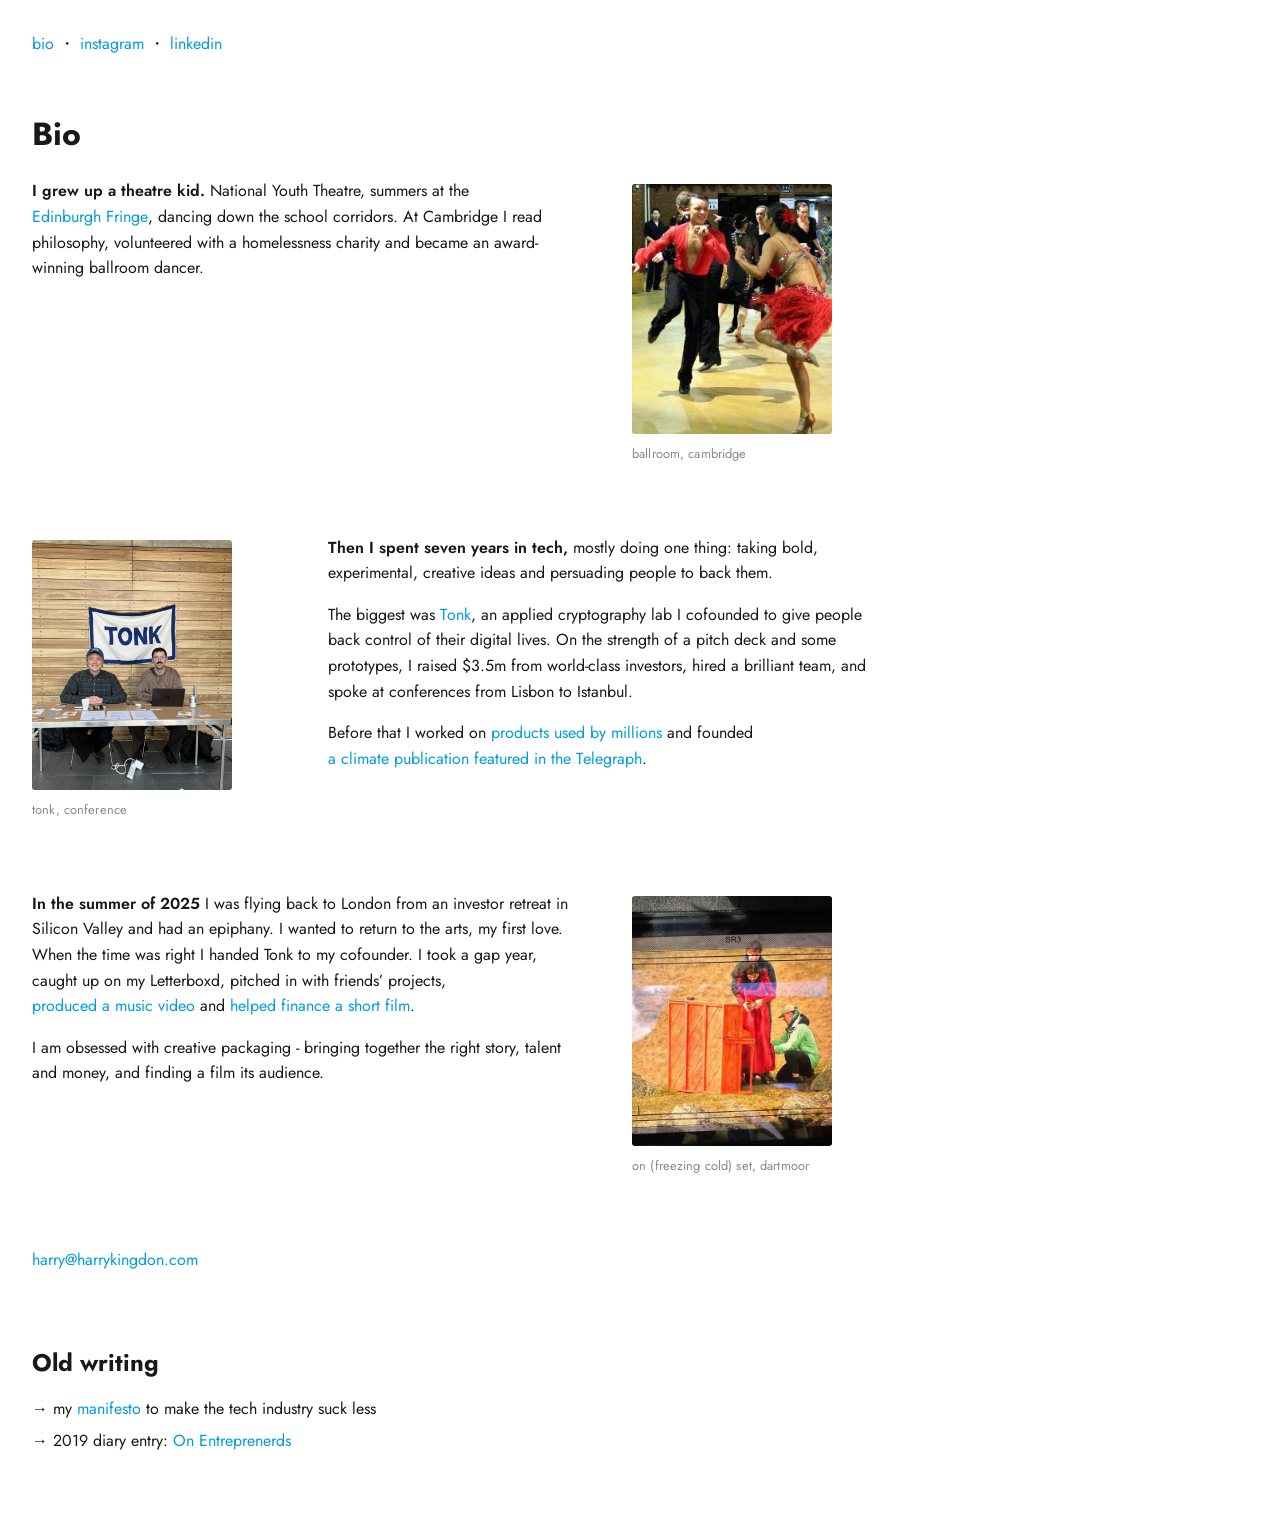
==== index.html @ e5036c17 "Gap year line Co-Authored-By: Claude Opus 5.5 <noreply@anthropic.com> Claude-Session: https://claude" ====
<!DOCTYPE html>
<html lang="en">
<head>
    <meta charset="UTF-8">
    <meta name="viewport" content="width=device-width, initial-scale=1.0">
    <title>Harry Kingdon</title>
    <link rel="stylesheet" href="style.css">
    <meta name="description" content="Harry Kingdon: film, tech, and the story so far.">
    <meta property="og:title" content="Harry Kingdon">
    <meta name="twitter:title" content="Harry Kingdon">
    <link rel="icon" href="public/favicon.jpg" type="image/x-icon">
    <link rel="preconnect" href="https://fonts.googleapis.com">
    <link rel="preconnect" href="https://fonts.gstatic.com" crossorigin>
    <link href="https://fonts.googleapis.com/css2?family=Jost:ital,wght@0,100..900;1,100..900&display=swap" rel="stylesheet">
    <style>
        .bio main { max-width: 860px; margin: 3.5rem 0 4rem; }
        .bio section { margin: 0 0 4.5rem; }
        .bio h2 { margin: 0 0 1rem; }
        .bio p, .bio li { line-height: 1.6; max-width: 34rem; }
        .bio p { margin: 0 0 1rem; }
        .bio strong { font-weight: 600; }
        .bio ul { list-style: disc; padding-left: 1.25rem; margin: 0 0 1.2rem; }
        .bio li { margin-bottom: .35rem; padding-left: .2rem; }
        .bio li::marker { color: hsl(240, 4%, 55%); }
        .bio figure { margin: 1.5rem 0 0; max-width: 200px; }
        .bio figure img { width: 100%; aspect-ratio: 4 / 5; object-fit: cover; display: block; border-radius: 3px; }
        .bio figcaption { margin-top: .6rem; font-size: .8rem; color: hsl(240, 4%, 55%); letter-spacing: .01em; }
        .bio .placeholder { border-radius: 3px; aspect-ratio: 4 / 5; background-color: hsl(40, 10%, 95%); display: flex; align-items: center;
                            justify-content: center; font-size: .8rem; color: hsl(240, 4%, 55%); text-align: center; padding: 1rem; }
        .bio .old p { margin-bottom: .4rem; }
        .bio .blue { color: #009DDC; }
        @media (max-width: 819px) {
            .bio figure { margin: 2rem auto 0; max-width: 240px; }
            .bio figcaption { text-align: center; }
        }
        @media (min-width: 820px) {
            .bio section.photo { display: grid; grid-template-columns: minmax(0, 34rem) 240px; column-gap: 3.5rem; align-items: start; }
            .bio section.photo figure { margin-top: .35rem; }
            .bio section.photo.flip { grid-template-columns: 240px minmax(0, 34rem); }
            .bio section.photo.flip figure { order: -1; }
        }
    </style>
</head>
<body class="bio">
    <header>
        <nav>
            <div class="nav-links">
                <a href="index.html" class="wiggle">bio</a>
                ・
                <a href="https://www.instagram.com/harry_kingdon/" class="wiggle">instagram</a>
                ・
                <a href="https://www.linkedin.com/in/harry-kingdon-12b00a126/" class="wiggle" target="_blank">linkedin</a>
            </div>
        </nav>
    </header>

    <main>
        <h1>Bio</h1>
        <section class="photo">
            <div>
                <p><strong>I grew up a theatre kid.</strong> National Youth Theatre, summers at the <a href="https://www.britishtheatreguide.info/reviews/the-hampstead-m-pleasance-dome-11861" class="wiggle" target="_blank">Edinburgh Fringe</a>, dancing down the school corridors. At Cambridge I read philosophy, volunteered with a homelessness charity and became an award-winning ballroom dancer.</p>
            </div>
            <figure>
                <img src="public/ballroom.jpg" alt="Harry competing in Latin ballroom dance" loading="lazy" style="object-position: 40% 50%">
                <figcaption>ballroom, cambridge</figcaption>
            </figure>
        </section>
        <section class="photo flip">
            <div>
                <p><strong>Then I spent seven years in tech,</strong> mostly doing one thing: taking bold, experimental, creative ideas and persuading people to back them.</p>
                <p>The biggest was <a href="https://tonk.xyz" class="wiggle" target="_blank">Tonk</a>, an applied cryptography lab I cofounded to give people back control of their digital lives. On the strength of a pitch deck and some prototypes, I raised $3.5m from world-class investors, hired a brilliant team, and spoke at conferences from Lisbon to Istanbul.</p>
                <p>Before that I worked on <a href="https://www.standard.co.uk/culture/gaming/fortnite-epic-games-children-kids-cabined-accounts-online-safety-b1046130.html" class="wiggle" target="_blank">products used by millions</a> and founded <a href="https://www.telegraph.co.uk/food-and-drink/features/takeaway-pints-rage-plastic-pollution/" class="wiggle" target="_blank">a climate publication featured in the Telegraph</a>.</p>
            </div>
            <figure>
                <img src="public/tonk-cambridge.jpg" alt="Harry at a Tonk stand in Cambridge" loading="lazy" style="object-position: 72% 50%">
                <figcaption>tonk, conference</figcaption>
            </figure>
        </section>
        <section class="photo">
            <div>
                <p><strong>In the summer of 2025</strong> I was flying back to London from an investor retreat in Silicon Valley and had an epiphany. I wanted to return to the arts, my first love. When the time was right I handed Tonk to my cofounder. I took a gap year, caught up on my Letterboxd, pitched in with friends’ projects, <a href="https://www.youtube.com/watch?v=N9InkmoVCoE" class="wiggle" target="_blank">produced a music video</a> and <a href="https://emmaparkinson.co.uk/" class="wiggle" target="_blank">helped finance a short film</a>.</p>
                <p>I am obsessed with creative packaging - bringing together the right story, talent and money, and finding a film its audience.</p>
            </div>
            <figure>
                <img src="public/dartmoor.jpg" alt="On location in Dartmoor, seen through the camera monitor" loading="lazy" style="object-position: 52% 50%">
                <figcaption>on (freezing cold) set, dartmoor</figcaption>
            </figure>
        </section>
        <section>
            <div>
                <p><a href="mailto:harry@harrykingdon.com" class="wiggle">harry@harrykingdon.com</a></p>
            </div>
        </section>
        <section class="old">
            <h2>Old writing</h2>
            <p>→ my <a href="dream.html" class="wiggle">manifesto</a> to make the tech industry suck less</p>
            <p>→ 2019 diary entry: <a href="https://medium.com/swlh/on-entreprenerds-59a8c569f915" class="wiggle" target="_blank">On Entreprenerds</a></p>
        </section>
    </main>
</body>
<script>
    document.querySelectorAll('.wiggle').forEach(link => {
        const text = link.textContent;
        link.textContent = '';
        [...text].forEach((char, i) => {
            const span = document.createElement('span');
            span.textContent = char === ' ' ? '\u00A0' : char;
            span.style.setProperty('--i', i);
            link.appendChild(span);
        });
    });
</script>
<script>
    document.querySelectorAll('.wiggle_static').forEach(link => {
        const text = link.textContent;
        link.textContent = '';
        [...text].forEach((char, i) => {
            const span = document.createElement('span');
            span.textContent = char === ' ' ? '\u00A0' : char;
            span.style.setProperty('--i', i);
            link.appendChild(span);
        });
    });
</script>
</html>
---- style.css ----
html {
  -webkit-font-smoothing: antialiased;
  -moz-osx-font-smoothing: grayscale;
}

* {
    box-sizing: border-box;
    background-color: hsl(0, 0%, 100%);
}

em { font-style: italic; }
strong { font-weight: 800; }
body {
    font-family: "jost";
    width: 95%;
    margin: auto;
    color: hsl(240, 6%, 10%);
    & p,li,img,h1,h2,h3 {
        opacity: 0;
        transform: translateY(12px);
        animation: fadeUp 0.8s ease-out forwards;
    }
    & div.home {
        & p:nth-of-type(1) { animation-delay: 0.1s; }
        & p:nth-of-type(2) { animation-delay: 0.2s; }
        & p:nth-of-type(3) { animation-delay: 0.3s; }
    
        & li:nth-of-type(1) { animation-delay: 0.4s; }
        & li:nth-of-type(2) { animation-delay: 0.5s; }
        & li:nth-of-type(3) { animation-delay: 0.6s; }
        & li:nth-of-type(4) { animation-delay: 0.7s; }
        & li:nth-of-type(5) { animation-delay: 0.8s; }
        & li:nth-of-type(6) { animation-delay: 0.9s; }
        
        & p:nth-of-type(4) { animation-delay: 1s; }
        & p:nth-of-type(5) { animation-delay: 1.1s; }
        & p:nth-of-type(6) { animation-delay: 1.2s; }
    }
    & a {
        color: #009DDC; 
        text-decoration: none;
        &:hover {
            text-decoration: underline;
        }
        &.wiggle {
            display: inline-block;
            text-decoration: underline;
        }   
        &.wiggle span {
            display: inline-block;
            will-change: transform;
        }
        &.wiggle:hover span {
            animation: snake 400ms ease-in-out infinite;
            animation-delay: calc(var(--i) * 45ms);
        }
    }
    & .wiggle_static {
        display: inline-block;
        text-decoration: underline;
    }   
    & .wiggle_static span {
        display: inline-block;
        will-change: transform;
        animation: snake 2s ease-in-out infinite;
        animation-delay: calc(var(--i) * 300ms);
    }
}

@keyframes snake {
    0%, 100% { transform: translateY(0); }
    50% { transform: translateY(-3px); }
}

@keyframes fadeUp {
  to {
    opacity: 1;
    transform: translateY(0);
  }
}

header {
    margin: 2rem auto;
}

main {
    max-width: 800px;
}

footer {
    & p {
        margin: 0 auto;
        font-size: 1rem;
    }
}

.dream_container {
  & li {
  }
}

.dream {
  margin: auto;
  width: 200px;
  img {
      width: 100%;
  }
}
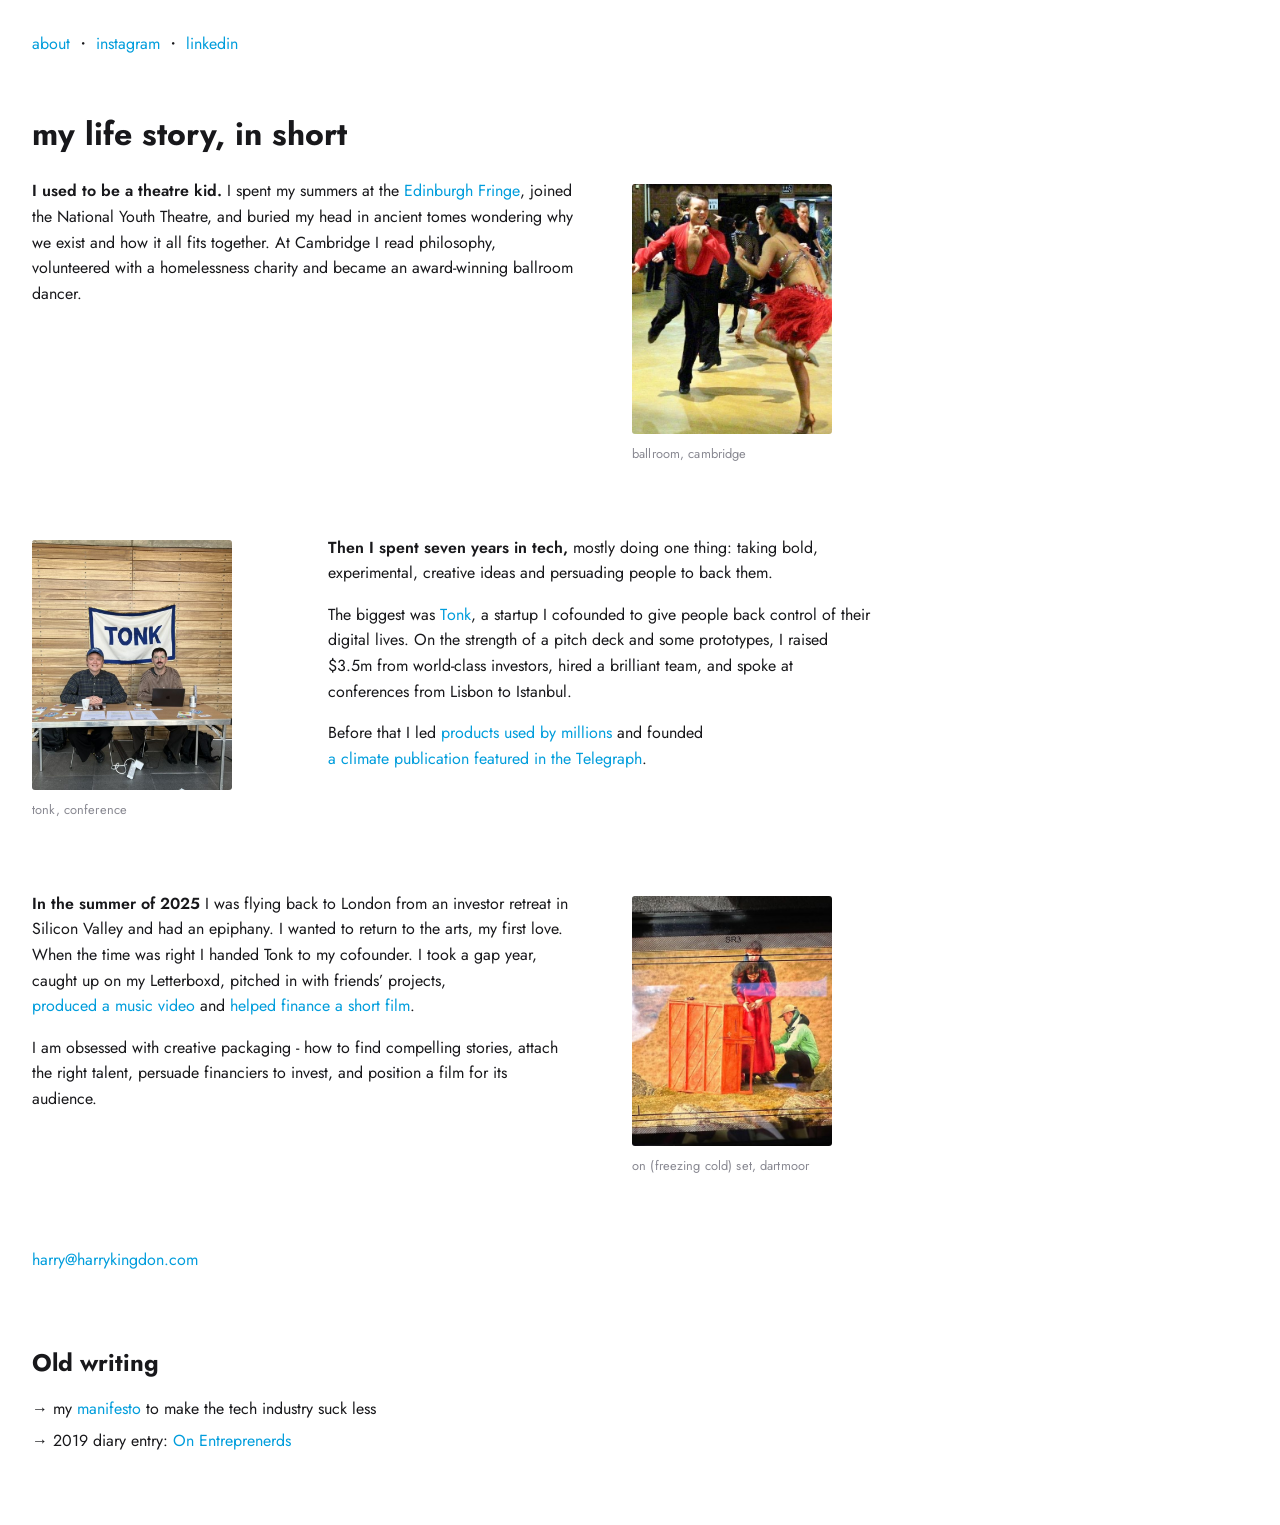
==== commit cb23eba6: "Copy and nav updates Co-Authored-By: Claude Opus 5.5 <noreply@anthropic.com> Claude-Session: https:/" ====
--- a/index.html
+++ b/index.html
@@ -45,7 +45,7 @@
     <header>
         <nav>
             <div class="nav-links">
-                <a href="index.html" class="wiggle">bio</a>
+                <a href="index.html" class="wiggle">about</a>
                 ・
                 <a href="https://www.instagram.com/harry_kingdon/" class="wiggle">instagram</a>
                 ・
@@ -55,10 +55,10 @@
     </header>
 
     <main>
-        <h1>Bio</h1>
+        <h1>my life story, in short</h1>
         <section class="photo">
             <div>
-                <p><strong>I grew up a theatre kid.</strong> National Youth Theatre, summers at the <a href="https://www.britishtheatreguide.info/reviews/the-hampstead-m-pleasance-dome-11861" class="wiggle" target="_blank">Edinburgh Fringe</a>, dancing down the school corridors. At Cambridge I read philosophy, volunteered with a homelessness charity and became an award-winning ballroom dancer.</p>
+                <p><strong>I used to be a theatre kid.</strong> I spent my summers at the <a href="https://www.britishtheatreguide.info/reviews/the-hampstead-m-pleasance-dome-11861" class="wiggle" target="_blank">Edinburgh Fringe</a>, joined the National Youth Theatre, and buried my head in ancient tomes wondering why we exist and how it all fits together. At Cambridge I read philosophy, volunteered with a homelessness charity and became an award-winning ballroom dancer.</p>
             </div>
             <figure>
                 <img src="public/ballroom.jpg" alt="Harry competing in Latin ballroom dance" loading="lazy" style="object-position: 40% 50%">
@@ -68,8 +68,8 @@
         <section class="photo flip">
             <div>
                 <p><strong>Then I spent seven years in tech,</strong> mostly doing one thing: taking bold, experimental, creative ideas and persuading people to back them.</p>
-                <p>The biggest was <a href="https://tonk.xyz" class="wiggle" target="_blank">Tonk</a>, an applied cryptography lab I cofounded to give people back control of their digital lives. On the strength of a pitch deck and some prototypes, I raised $3.5m from world-class investors, hired a brilliant team, and spoke at conferences from Lisbon to Istanbul.</p>
-                <p>Before that I worked on <a href="https://www.standard.co.uk/culture/gaming/fortnite-epic-games-children-kids-cabined-accounts-online-safety-b1046130.html" class="wiggle" target="_blank">products used by millions</a> and founded <a href="https://www.telegraph.co.uk/food-and-drink/features/takeaway-pints-rage-plastic-pollution/" class="wiggle" target="_blank">a climate publication featured in the Telegraph</a>.</p>
+                <p>The biggest was <a href="https://tonk.xyz" class="wiggle" target="_blank">Tonk</a>, a startup I cofounded to give people back control of their digital lives. On the strength of a pitch deck and some prototypes, I raised $3.5m from world-class investors, hired a brilliant team, and spoke at conferences from Lisbon to Istanbul.</p>
+                <p>Before that I led <a href="https://www.standard.co.uk/culture/gaming/fortnite-epic-games-children-kids-cabined-accounts-online-safety-b1046130.html" class="wiggle" target="_blank">products used by millions</a> and founded <a href="https://www.telegraph.co.uk/food-and-drink/features/takeaway-pints-rage-plastic-pollution/" class="wiggle" target="_blank">a climate publication featured in the Telegraph</a>.</p>
             </div>
             <figure>
                 <img src="public/tonk-cambridge.jpg" alt="Harry at a Tonk stand in Cambridge" loading="lazy" style="object-position: 72% 50%">
@@ -79,7 +79,7 @@
         <section class="photo">
             <div>
                 <p><strong>In the summer of 2025</strong> I was flying back to London from an investor retreat in Silicon Valley and had an epiphany. I wanted to return to the arts, my first love. When the time was right I handed Tonk to my cofounder. I took a gap year, caught up on my Letterboxd, pitched in with friends’ projects, <a href="https://www.youtube.com/watch?v=N9InkmoVCoE" class="wiggle" target="_blank">produced a music video</a> and <a href="https://emmaparkinson.co.uk/" class="wiggle" target="_blank">helped finance a short film</a>.</p>
-                <p>I am obsessed with creative packaging - bringing together the right story, talent and money, and finding a film its audience.</p>
+                <p>I am obsessed with creative packaging - how to find compelling stories, attach the right talent, persuade financiers to invest, and position a film for its audience.</p>
             </div>
             <figure>
                 <img src="public/dartmoor.jpg" alt="On location in Dartmoor, seen through the camera monitor" loading="lazy" style="object-position: 52% 50%">
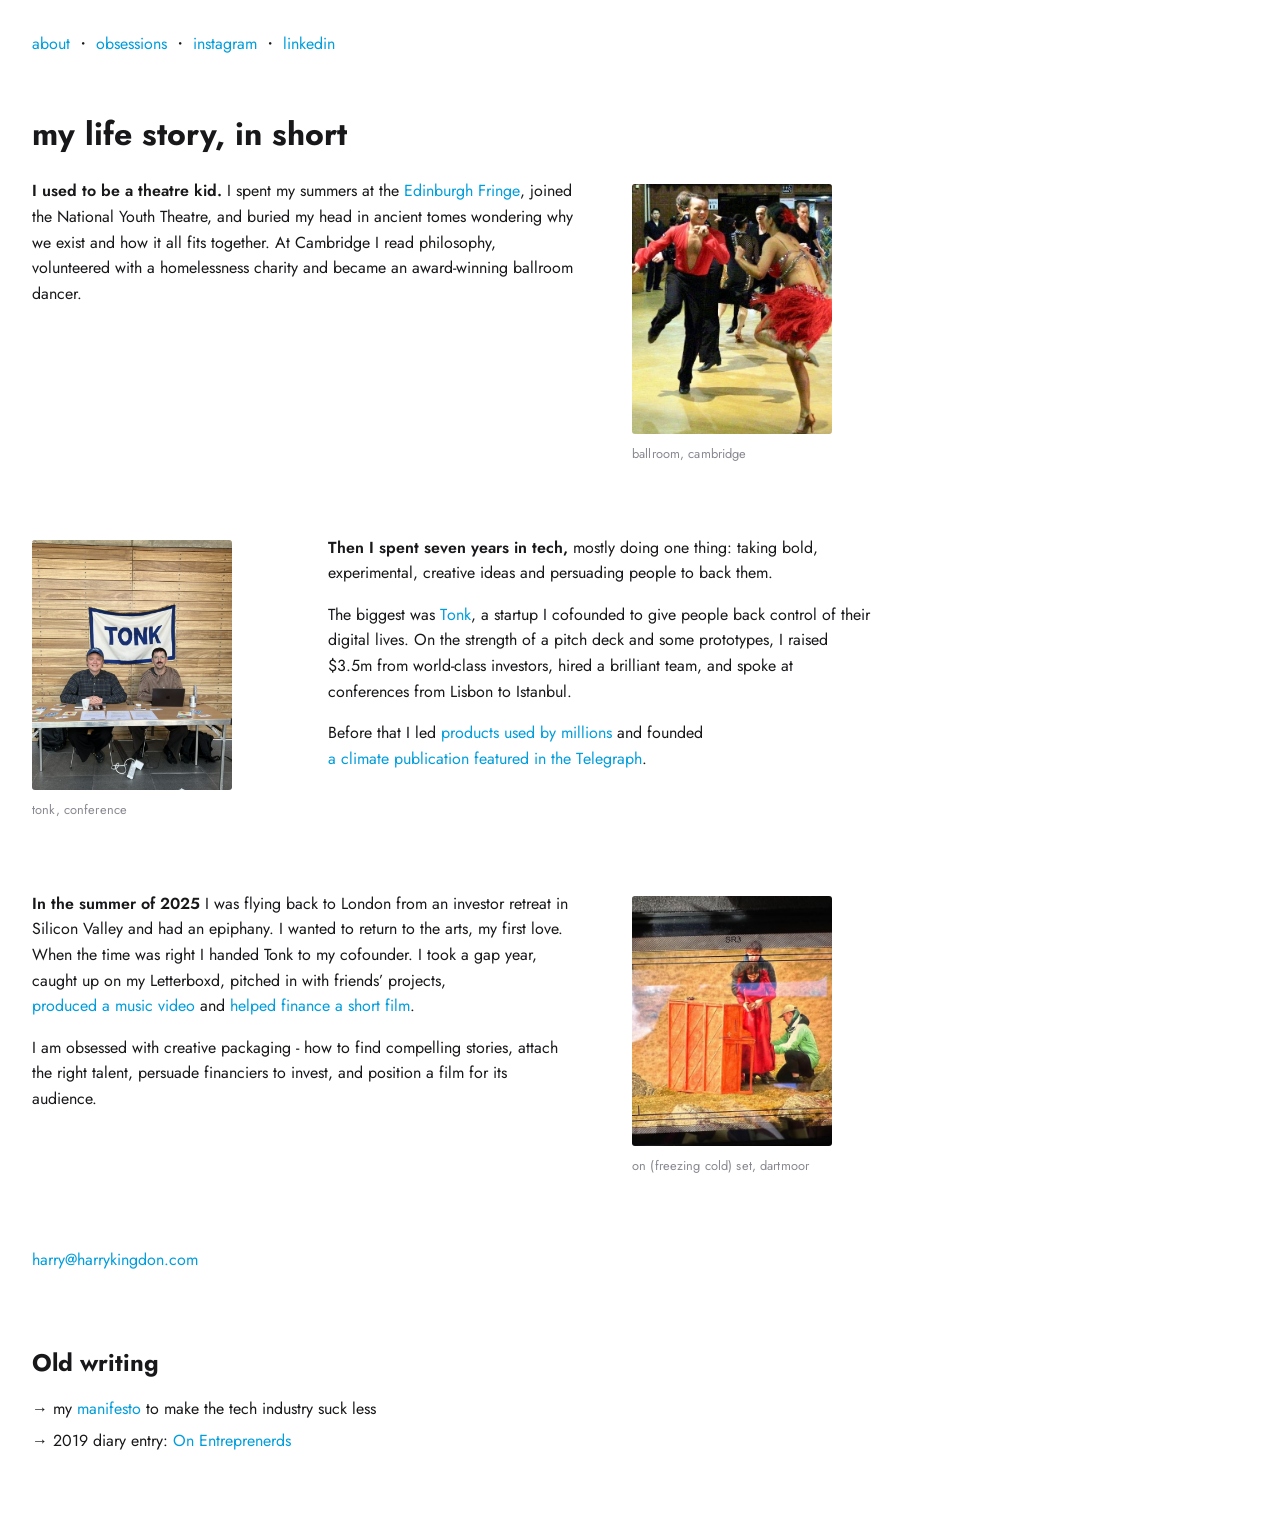
==== commit f9476199: "Add current obsessions page; nav link Co-Authored-By: Claude Opus 5.5 <noreply@anthropic.com> Claude" ====
--- a/index.html
+++ b/index.html
@@ -46,6 +46,8 @@
         <nav>
             <div class="nav-links">
                 <a href="index.html" class="wiggle">about</a>
+                ・
+                <a href="obsessions.html" class="wiggle">obsessions</a>
                 ・
                 <a href="https://www.instagram.com/harry_kingdon/" class="wiggle">instagram</a>
                 ・
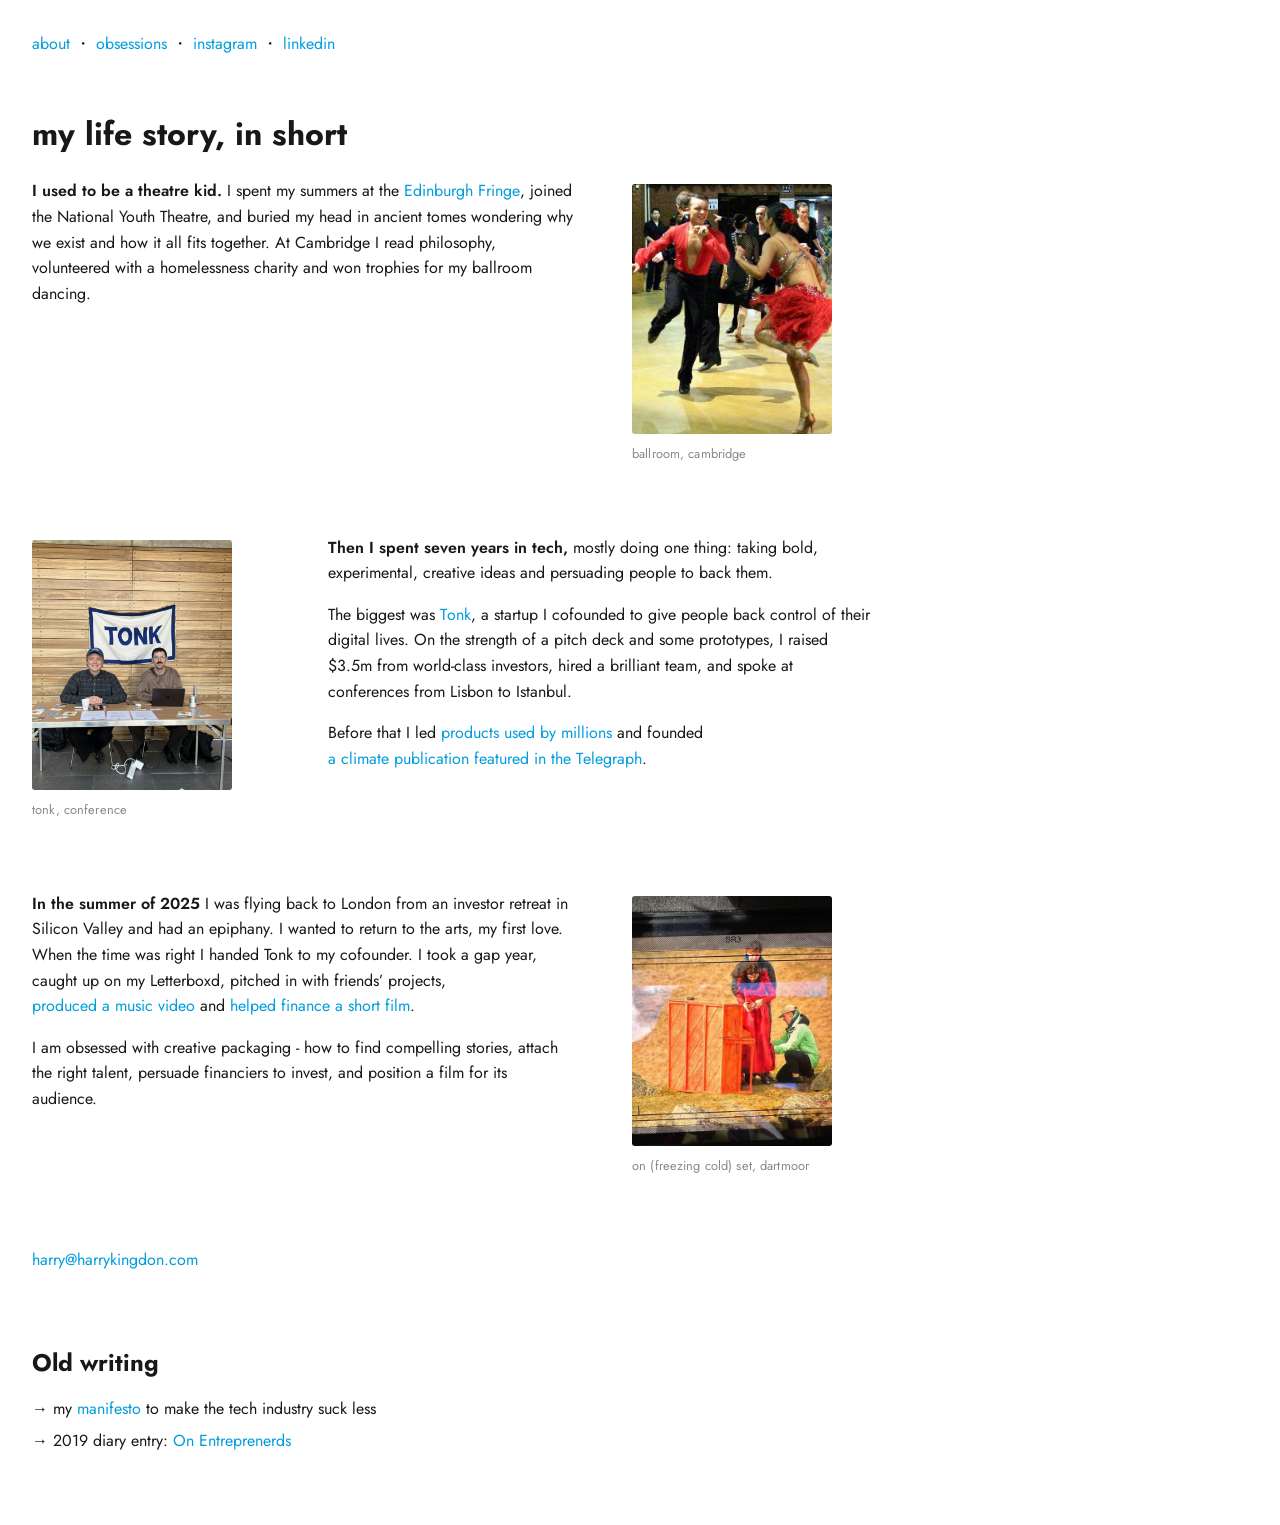
==== commit d2104f36: "Ballroom line Co-Authored-By: Claude Opus 5.5 <noreply@anthropic.com> Claude-Session: https://claude" ====
--- a/index.html
+++ b/index.html
@@ -60,7 +60,7 @@
         <h1>my life story, in short</h1>
         <section class="photo">
             <div>
-                <p><strong>I used to be a theatre kid.</strong> I spent my summers at the <a href="https://www.britishtheatreguide.info/reviews/the-hampstead-m-pleasance-dome-11861" class="wiggle" target="_blank">Edinburgh Fringe</a>, joined the National Youth Theatre, and buried my head in ancient tomes wondering why we exist and how it all fits together. At Cambridge I read philosophy, volunteered with a homelessness charity and became an award-winning ballroom dancer.</p>
+                <p><strong>I used to be a theatre kid.</strong> I spent my summers at the <a href="https://www.britishtheatreguide.info/reviews/the-hampstead-m-pleasance-dome-11861" class="wiggle" target="_blank">Edinburgh Fringe</a>, joined the National Youth Theatre, and buried my head in ancient tomes wondering why we exist and how it all fits together. At Cambridge I read philosophy, volunteered with a homelessness charity and won trophies for my ballroom dancing.</p>
             </div>
             <figure>
                 <img src="public/ballroom.jpg" alt="Harry competing in Latin ballroom dance" loading="lazy" style="object-position: 40% 50%">
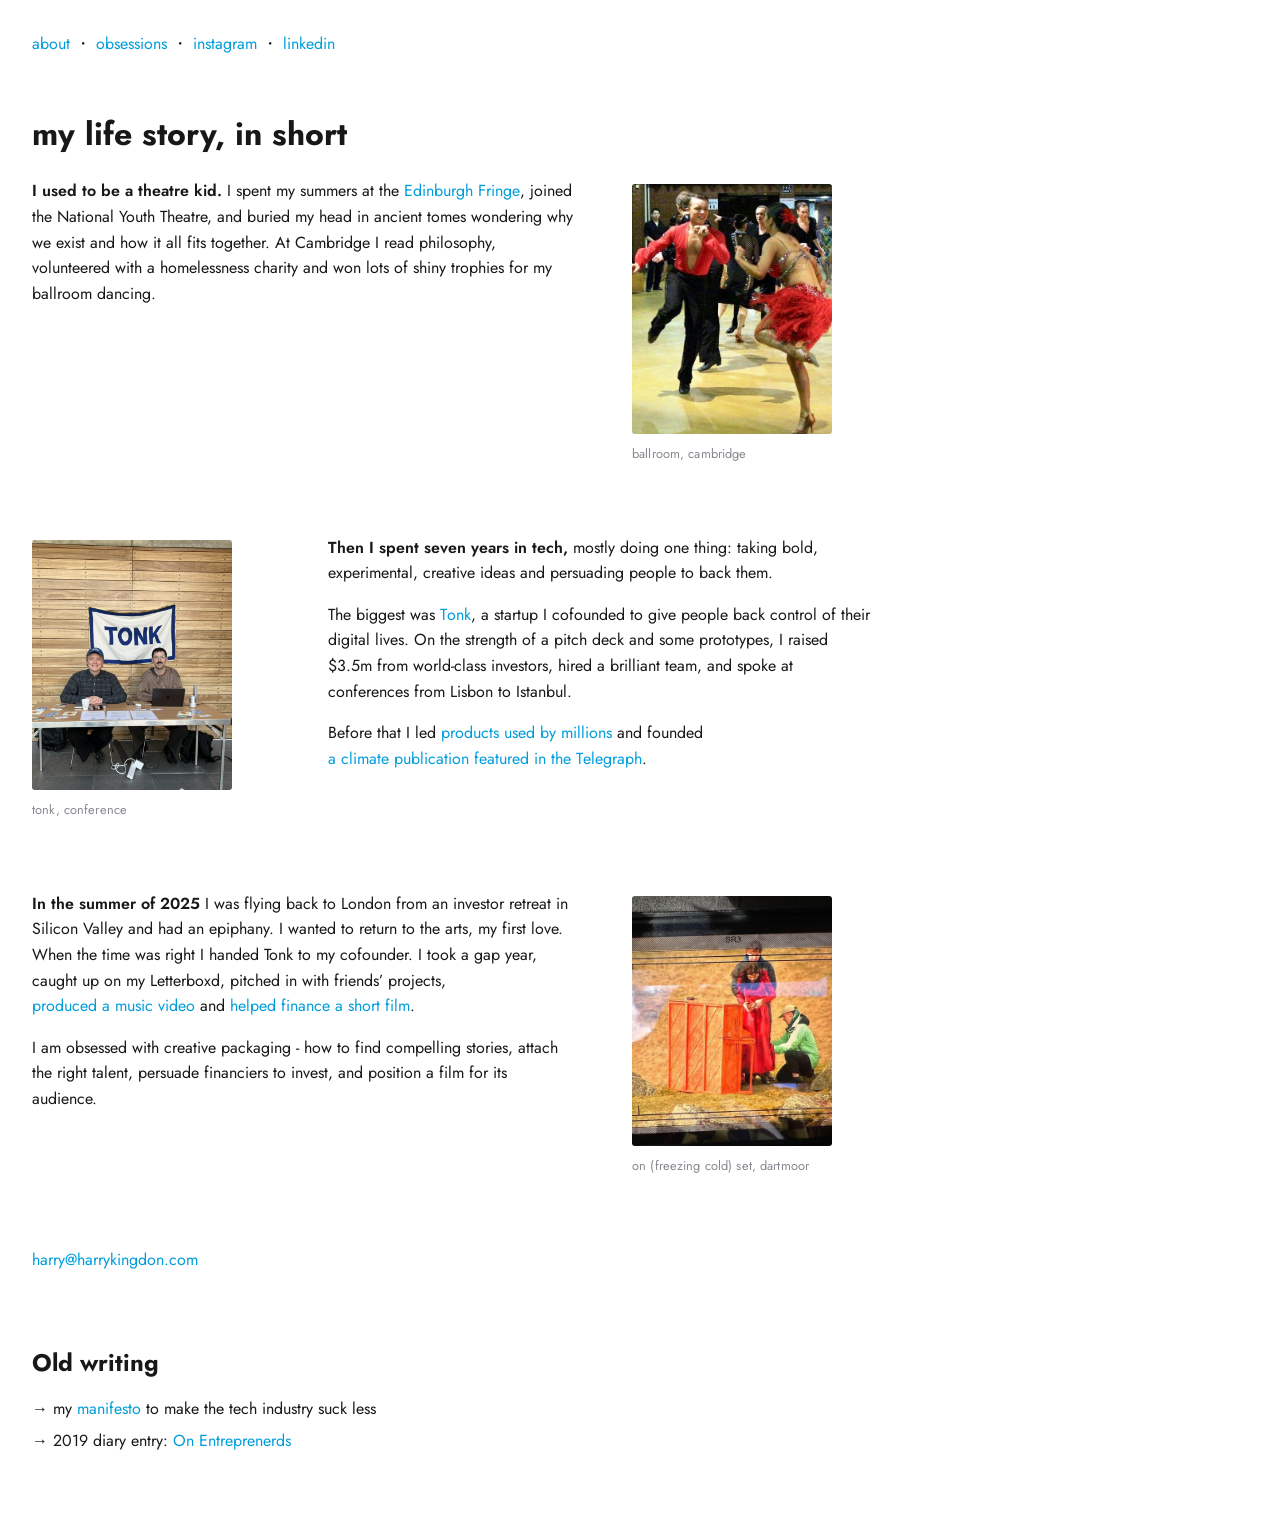
==== commit 8d2775fc: "Shiny trophies Co-Authored-By: Claude Opus 5.5 <noreply@anthropic.com> Claude-Session: https://claud" ====
--- a/index.html
+++ b/index.html
@@ -60,7 +60,7 @@
         <h1>my life story, in short</h1>
         <section class="photo">
             <div>
-                <p><strong>I used to be a theatre kid.</strong> I spent my summers at the <a href="https://www.britishtheatreguide.info/reviews/the-hampstead-m-pleasance-dome-11861" class="wiggle" target="_blank">Edinburgh Fringe</a>, joined the National Youth Theatre, and buried my head in ancient tomes wondering why we exist and how it all fits together. At Cambridge I read philosophy, volunteered with a homelessness charity and won trophies for my ballroom dancing.</p>
+                <p><strong>I used to be a theatre kid.</strong> I spent my summers at the <a href="https://www.britishtheatreguide.info/reviews/the-hampstead-m-pleasance-dome-11861" class="wiggle" target="_blank">Edinburgh Fringe</a>, joined the National Youth Theatre, and buried my head in ancient tomes wondering why we exist and how it all fits together. At Cambridge I read philosophy, volunteered with a homelessness charity and won lots of shiny trophies for my ballroom dancing.</p>
             </div>
             <figure>
                 <img src="public/ballroom.jpg" alt="Harry competing in Latin ballroom dance" loading="lazy" style="object-position: 40% 50%">
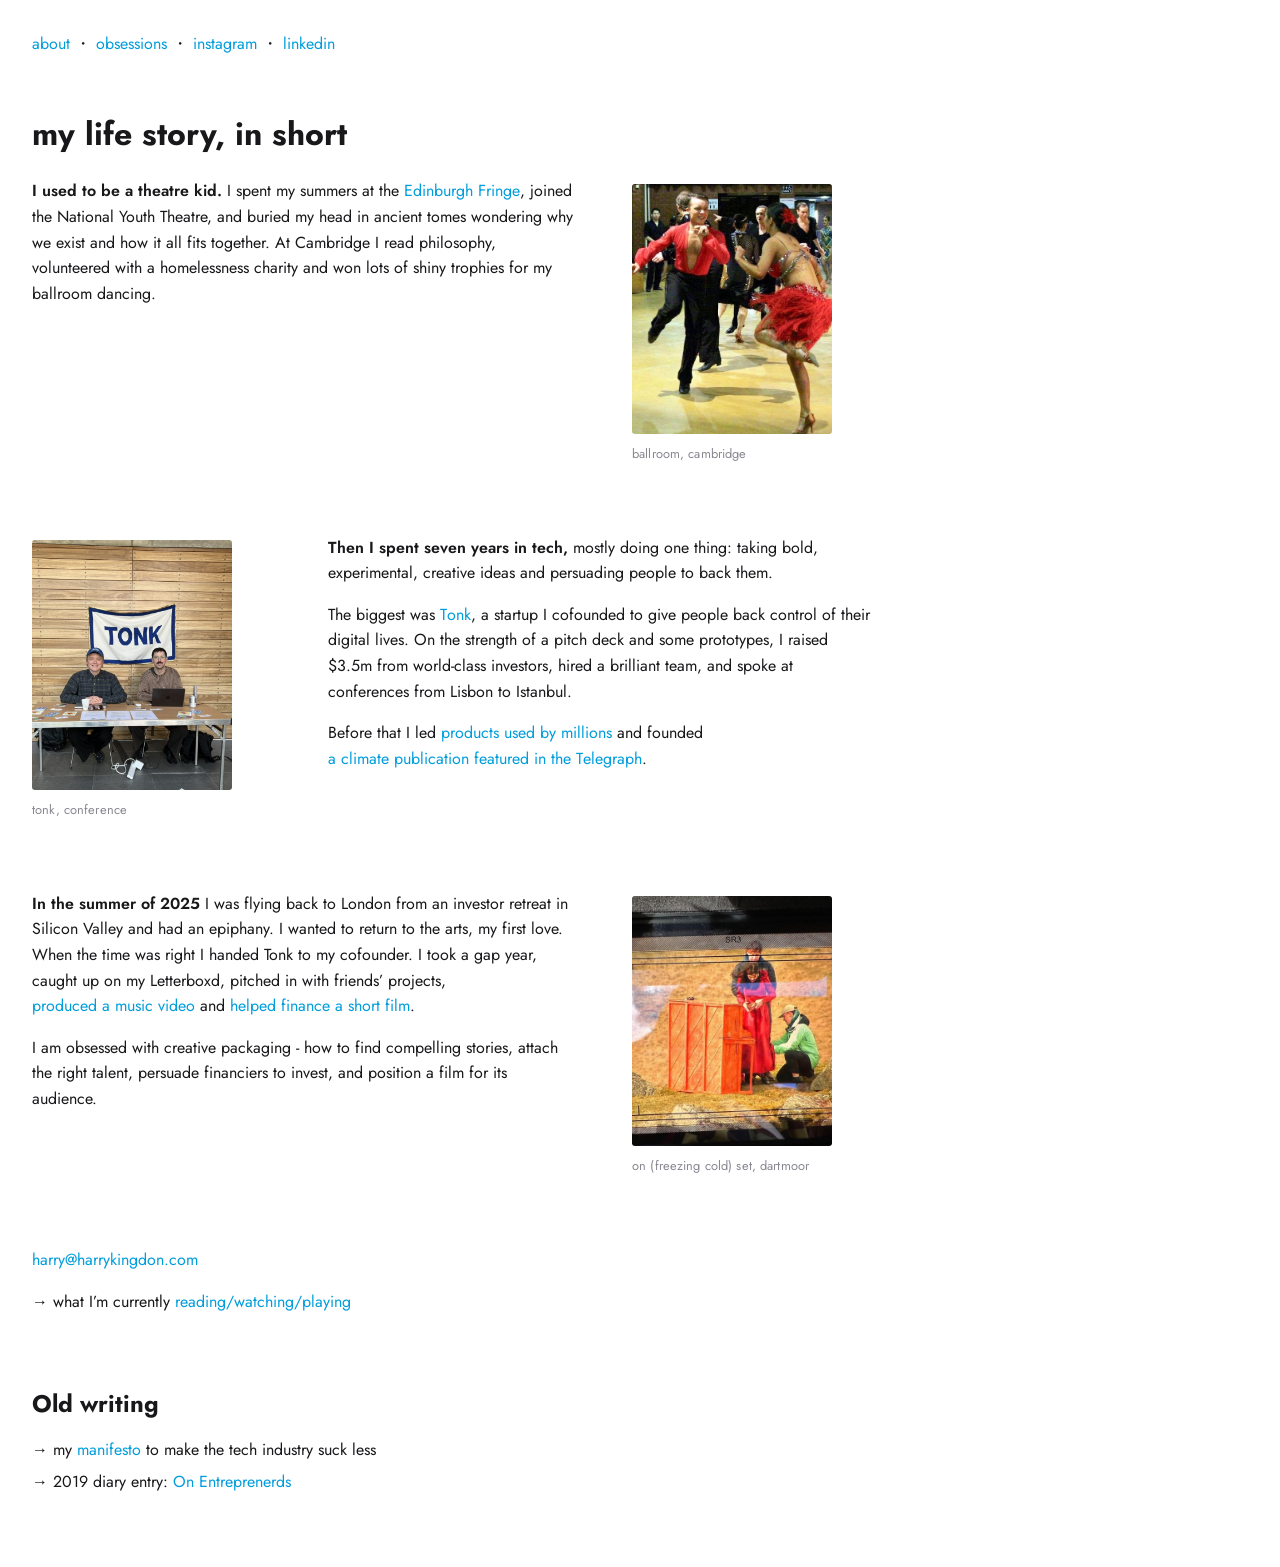
==== commit 214438fe: "Link to obsessions from homepage Co-Authored-By: Claude Opus 5.5 <noreply@anthropic.com> Claude-Sess" ====
--- a/index.html
+++ b/index.html
@@ -91,6 +91,7 @@
         <section>
             <div>
                 <p><a href="mailto:harry@harrykingdon.com" class="wiggle">harry@harrykingdon.com</a></p>
+                <p>→ what I’m currently <a href="obsessions.html" class="wiggle">reading/watching/playing</a></p>
             </div>
         </section>
         <section class="old">
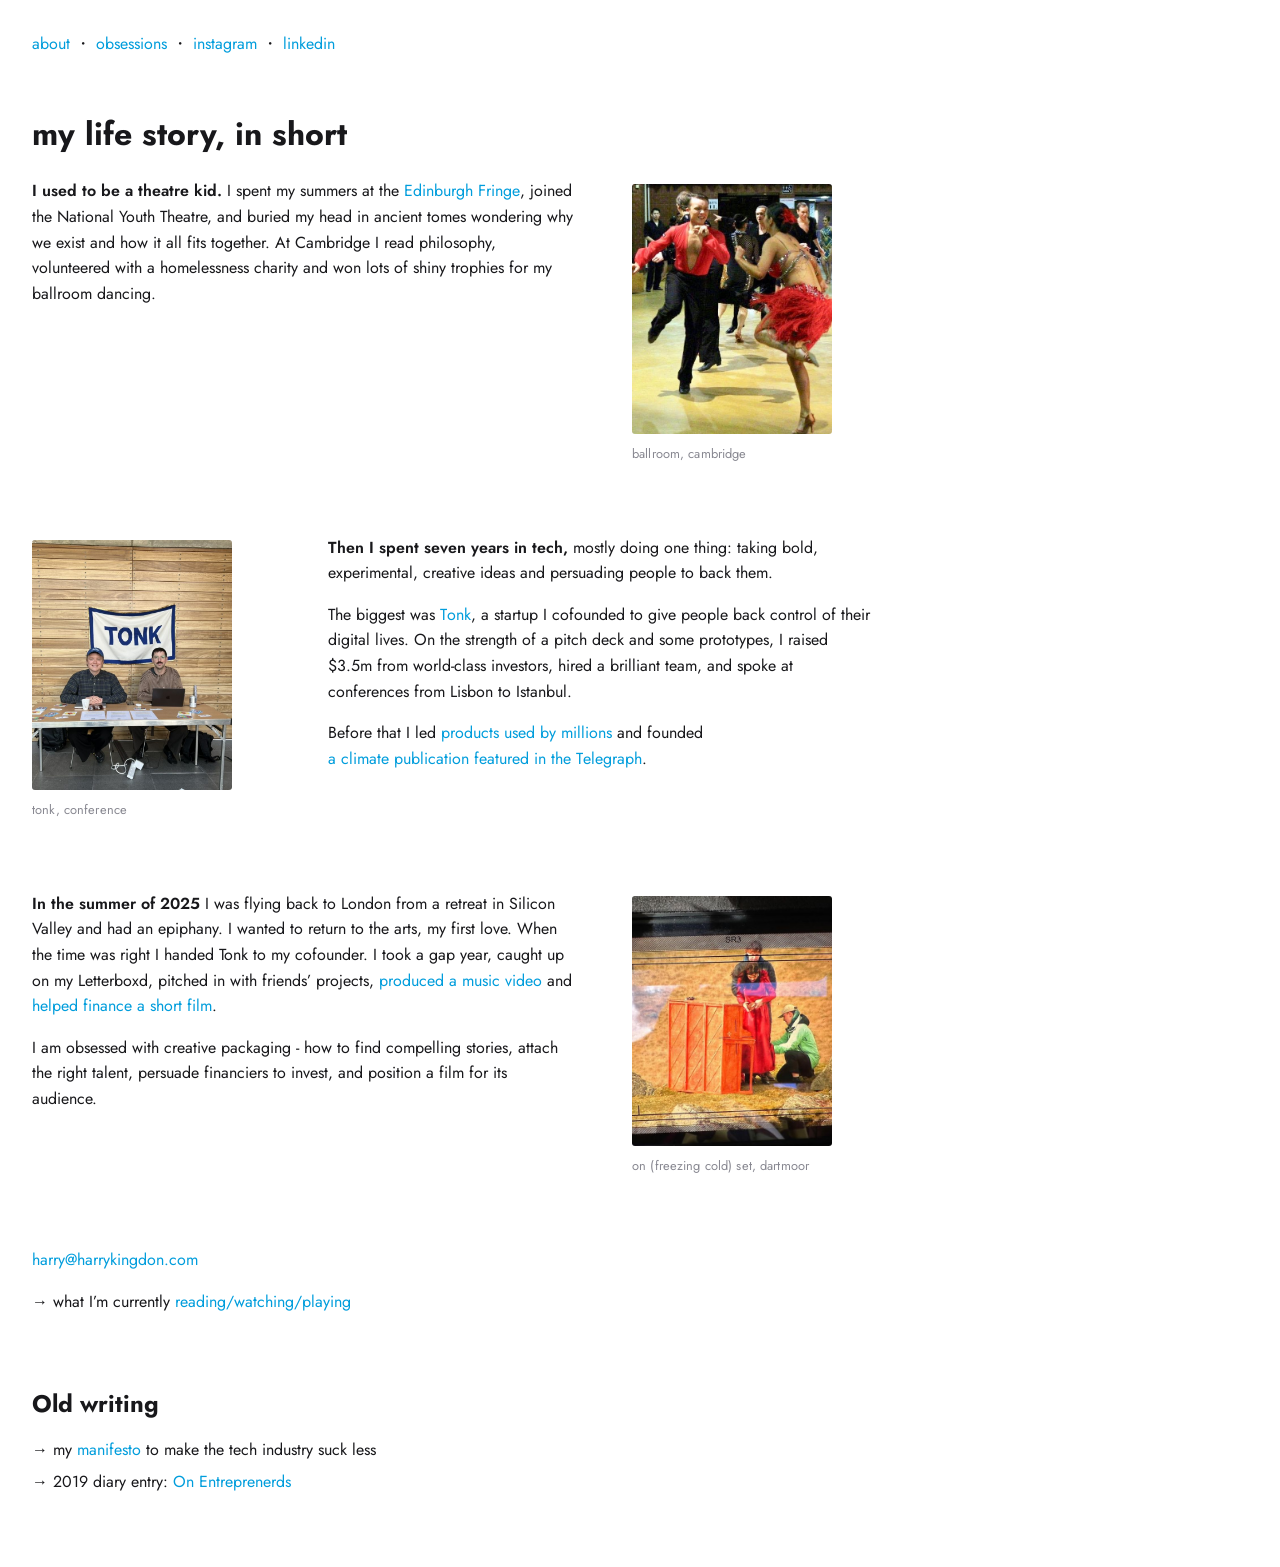
==== commit 5c49d0f3: "Retreat Co-Authored-By: Claude Opus 5.5 <noreply@anthropic.com> Claude-Session: https://claude.ai/co" ====
--- a/index.html
+++ b/index.html
@@ -80,7 +80,7 @@
         </section>
         <section class="photo">
             <div>
-                <p><strong>In the summer of 2025</strong> I was flying back to London from an investor retreat in Silicon Valley and had an epiphany. I wanted to return to the arts, my first love. When the time was right I handed Tonk to my cofounder. I took a gap year, caught up on my Letterboxd, pitched in with friends’ projects, <a href="https://www.youtube.com/watch?v=N9InkmoVCoE" class="wiggle" target="_blank">produced a music video</a> and <a href="https://emmaparkinson.co.uk/" class="wiggle" target="_blank">helped finance a short film</a>.</p>
+                <p><strong>In the summer of 2025</strong> I was flying back to London from a retreat in Silicon Valley and had an epiphany. I wanted to return to the arts, my first love. When the time was right I handed Tonk to my cofounder. I took a gap year, caught up on my Letterboxd, pitched in with friends’ projects, <a href="https://www.youtube.com/watch?v=N9InkmoVCoE" class="wiggle" target="_blank">produced a music video</a> and <a href="https://emmaparkinson.co.uk/" class="wiggle" target="_blank">helped finance a short film</a>.</p>
                 <p>I am obsessed with creative packaging - how to find compelling stories, attach the right talent, persuade financiers to invest, and position a film for its audience.</p>
             </div>
             <figure>
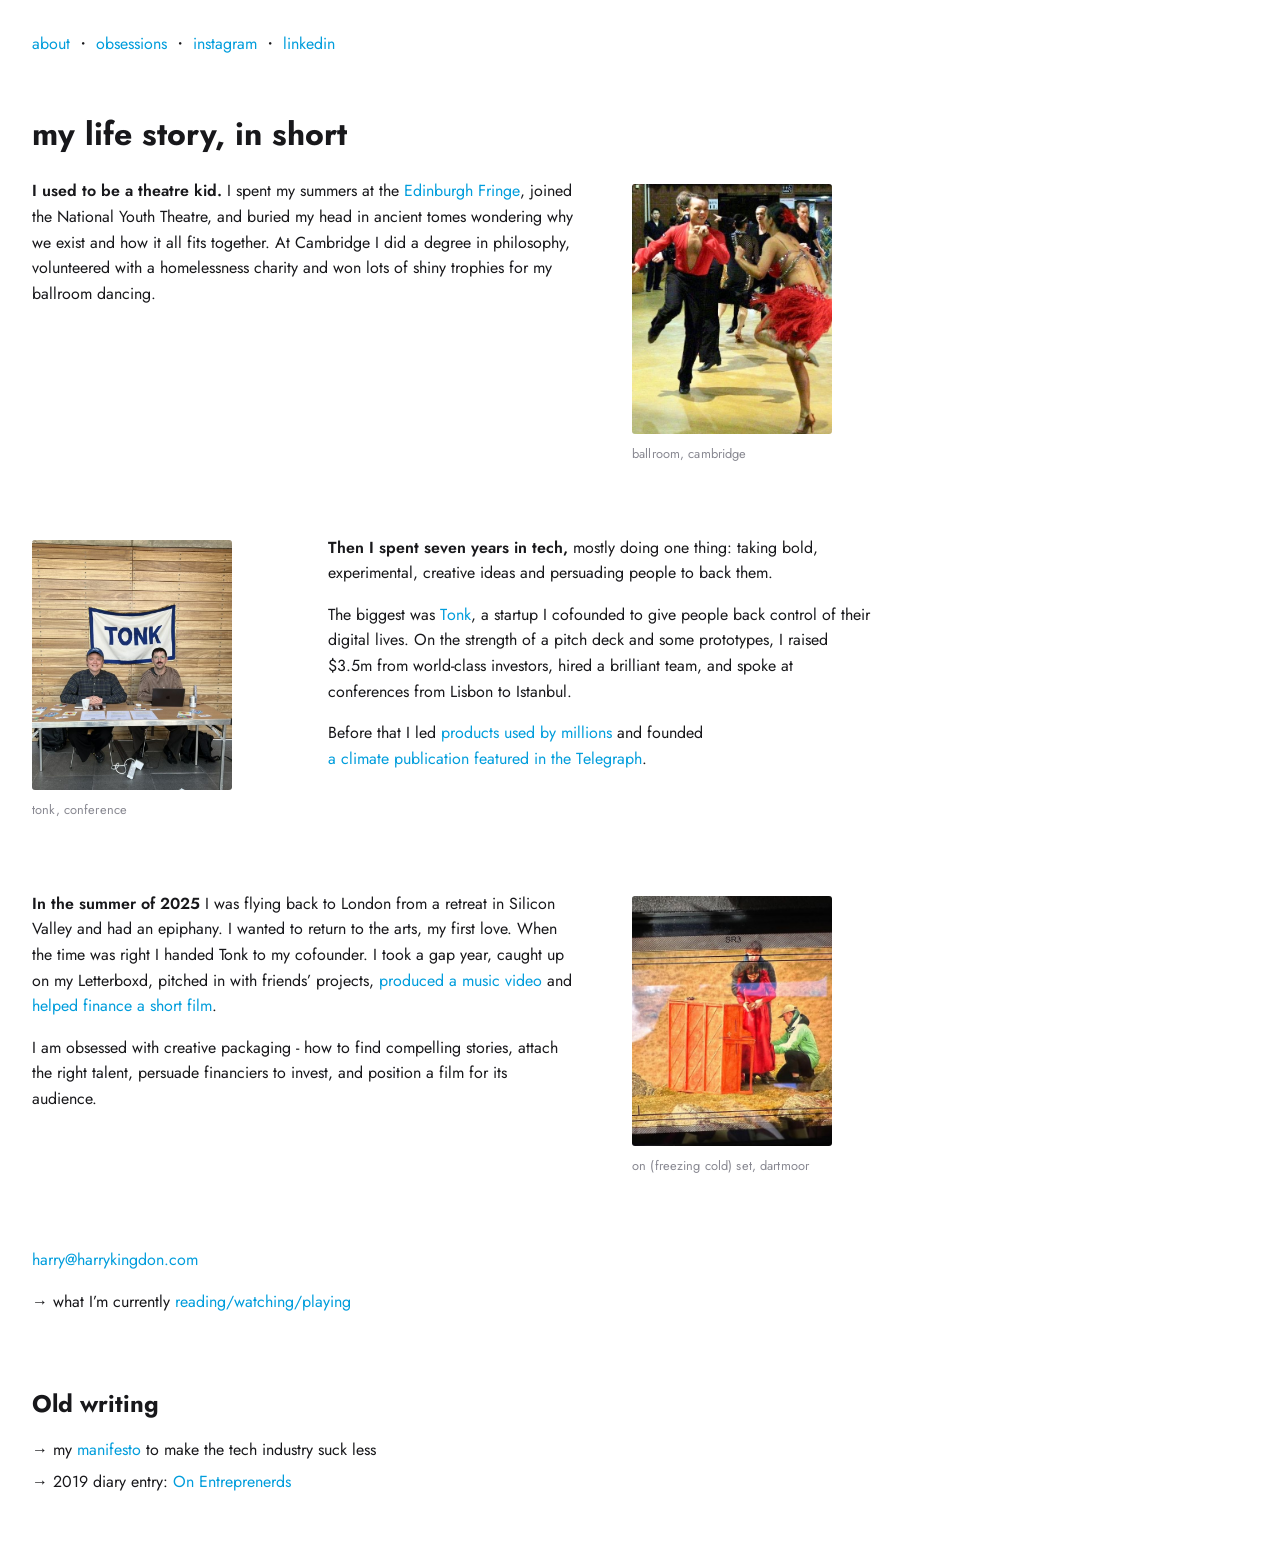
==== commit 6920b5a2: "Degree in philosophy Co-Authored-By: Claude Opus 5.5 <noreply@anthropic.com> Claude-Session: https:/" ====
--- a/index.html
+++ b/index.html
@@ -60,7 +60,7 @@
         <h1>my life story, in short</h1>
         <section class="photo">
             <div>
-                <p><strong>I used to be a theatre kid.</strong> I spent my summers at the <a href="https://www.britishtheatreguide.info/reviews/the-hampstead-m-pleasance-dome-11861" class="wiggle" target="_blank">Edinburgh Fringe</a>, joined the National Youth Theatre, and buried my head in ancient tomes wondering why we exist and how it all fits together. At Cambridge I read philosophy, volunteered with a homelessness charity and won lots of shiny trophies for my ballroom dancing.</p>
+                <p><strong>I used to be a theatre kid.</strong> I spent my summers at the <a href="https://www.britishtheatreguide.info/reviews/the-hampstead-m-pleasance-dome-11861" class="wiggle" target="_blank">Edinburgh Fringe</a>, joined the National Youth Theatre, and buried my head in ancient tomes wondering why we exist and how it all fits together. At Cambridge I did a degree in philosophy, volunteered with a homelessness charity and won lots of shiny trophies for my ballroom dancing.</p>
             </div>
             <figure>
                 <img src="public/ballroom.jpg" alt="Harry competing in Latin ballroom dance" loading="lazy" style="object-position: 40% 50%">
